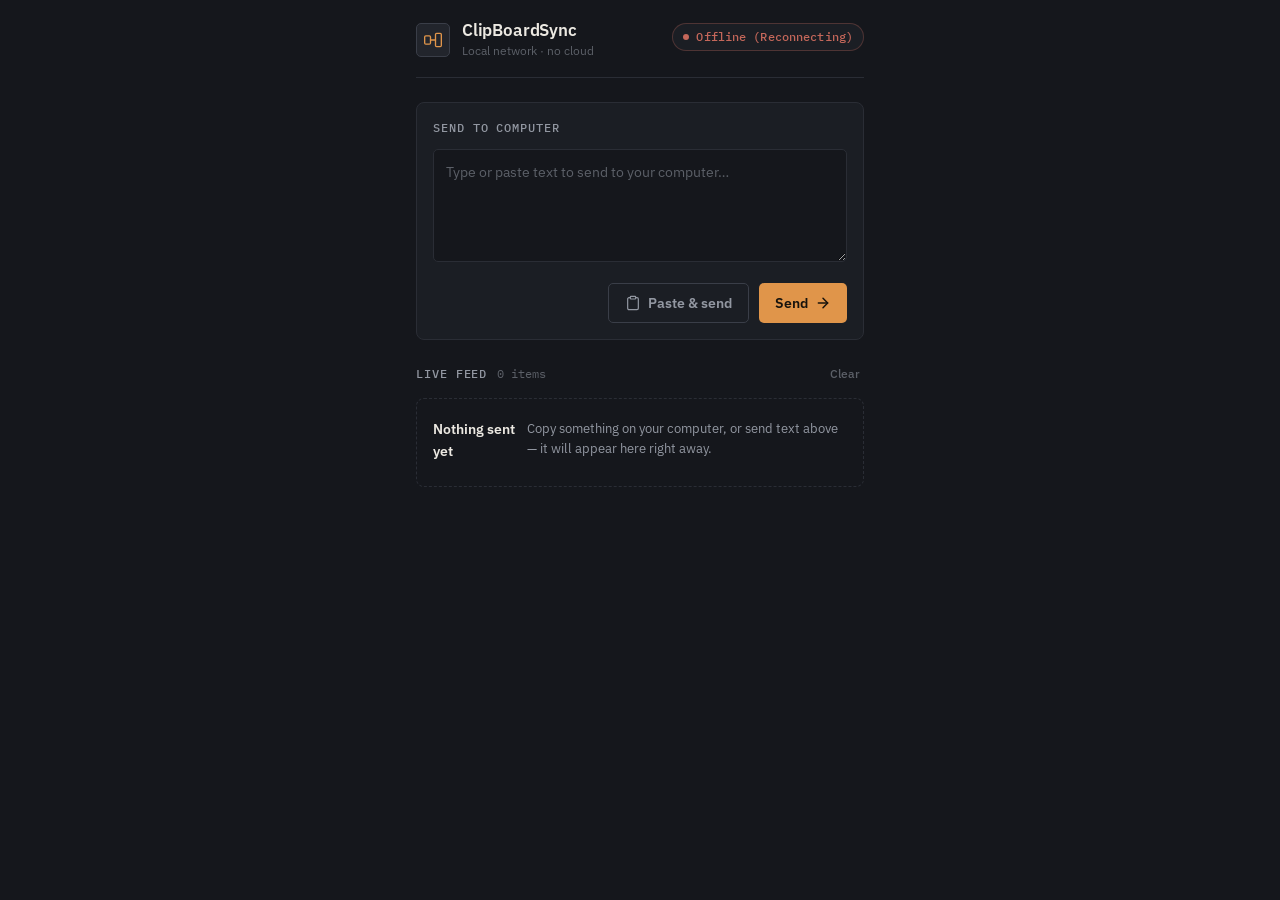
==== server/static/index.html @ fdf0c8b5 "Initial functional version" ====
<!DOCTYPE html>
<html lang="en">

<head>
    <meta charset="UTF-8">
    <meta name="viewport" content="width=device-width, initial-scale=1.0, maximum-scale=1.0, user-scalable=no">
    <title>ClipBoardSync — Local Clipboard Bridge</title>
    <meta name="description"
        content="Send text and links between your phone and computer instantly over your local Wi-Fi network. No cloud, no accounts.">

    <link rel="preconnect" href="https://fonts.googleapis.com">
    <link rel="preconnect" href="https://fonts.gstatic.com" crossorigin>
    <link
        href="https://fonts.googleapis.com/css2?family=IBM+Plex+Sans:wght@400;500;600;700&family=IBM+Plex+Mono:wght@400;500;600&display=swap"
        rel="stylesheet">

    <link rel="stylesheet" href="styles.css">
</head>

<body>
    <main class="app-container">

        <!-- Header -->
        <header id="app-header" class="header">
            <div class="logo-group">
                <div class="logo-icon" aria-hidden="true">
                    <svg viewBox="0 0 24 24" width="20" height="20" stroke="currentColor" stroke-width="1.6" fill="none"
                        stroke-linecap="round" stroke-linejoin="round">
                        <rect x="2" y="7" width="7" height="10" rx="1.4"></rect>
                        <rect x="15" y="4" width="7" height="16" rx="1.4"></rect>
                        <path d="M9 12h6"></path>
                    </svg>
                </div>
                <div class="title-wrap">
                    <h1 id="page-title">ClipBoardSync</h1>
                    <p class="subtitle">Local network &middot; no cloud</p>
                </div>
            </div>

            <div id="connection-status" class="status-indicator">
                <span id="connection-badge" class="badge connecting">
                    <span class="pulse-dot" aria-hidden="true"></span>
                    <span id="status-text">Connecting</span>
                </span>
            </div>
        </header>

        <!-- Compose / send panel -->
        <section id="send-section" class="panel" aria-labelledby="send-title">
            <div class="panel-header">
                <h2 id="send-title" class="eyebrow">Send to computer</h2>
            </div>

            <div class="input-container">
                <textarea id="send-input" placeholder="Type or paste text to send to your computer&hellip;" rows="4"
                    aria-label="Text to send to your computer"></textarea>
                <button id="clear-btn" class="icon-btn" title="Clear text" aria-label="Clear input">
                    <svg viewBox="0 0 24 24" width="15" height="15" stroke="currentColor" stroke-width="2" fill="none"
                        stroke-linecap="round">
                        <line x1="18" y1="6" x2="6" y2="18"></line>
                        <line x1="6" y1="6" x2="18" y2="18"></line>
                    </svg>
                </button>
            </div>

            <div class="button-toolbar">
                <button id="paste-and-send-btn" class="secondary-btn"
                    title="Paste from your phone's clipboard and send immediately">
                    <svg viewBox="0 0 24 24" width="16" height="16" stroke="currentColor" stroke-width="1.8" fill="none"
                        stroke-linecap="round" stroke-linejoin="round">
                        <path d="M16 4h2a2 2 0 0 1 2 2v14a2 2 0 0 1-2 2H6a2 2 0 0 1-2-2V6a2 2 0 0 1 2-2h2"></path>
                        <rect x="8" y="2" width="8" height="4" rx="1"></rect>
                    </svg>
                    Paste &amp; send
                </button>
                <button id="send-btn" class="primary-btn">
                    <span>Send</span>
                    <svg viewBox="0 0 24 24" width="16" height="16" stroke="currentColor" stroke-width="2.2" fill="none"
                        stroke-linecap="round" stroke-linejoin="round">
                        <line x1="5" y1="12" x2="19" y2="12"></line>
                        <polyline points="12 5 19 12 12 19"></polyline>
                    </svg>
                </button>
            </div>
        </section>

        <!-- Live feed -->
        <section id="feed-section" class="feed-section" aria-labelledby="feed-title">
            <div class="feed-header">
                <div class="feed-header-left">
                    <h2 id="feed-title" class="eyebrow">Live feed</h2>
                    <span id="item-counter" class="counter">0 items</span>
                </div>
                <button id="clear-feed-btn" class="text-btn" title="Clear visible items">Clear</button>
            </div>

            <!-- Empty state -->
            <div id="empty-state" class="empty-state">
                <p class="empty-title">Nothing sent yet</p>
                <p class="empty-body">Copy something on your computer, or send text above &mdash; it will appear here
                    right away.</p>
            </div>

            <div id="clipboard-list" class="feed-list">
                <!-- Populated by app.js -->
            </div>
        </section>
    </main>

    <div id="toast-container" class="toast-container" aria-live="polite"></div>

    <script src="app.js"></script>
</body>

</html>
---- server/static/styles.css ----
/*
   ClipBoardSync — interface styles
   A local utility tool, styled like an instrument panel: flat surfaces,
   one accent per device, a signal-line feed instead of a decorated log.
*/

:root {
  --bg: #15171C;
  --surface: #1B1E24;
  --surface-raised: #22252C;
  --border: #2A2D35;
  --border-strong: #3A3E48;

  --ink: #ECE9E2;
  --ink-soft: #9297A1;
  --ink-faint: #5C6068;

  --signal: #E0954A;
  /* phone → outgoing */
  --signal-ink: #17130D;
  --wire: #6C93AE;
  /* computer → incoming */
  --positive: #6FAE8C;
  --danger: #C4675A;

  --font-display: 'IBM Plex Sans', -apple-system, BlinkMacSystemFont, sans-serif;
  --font-mono: 'IBM Plex Mono', 'SFMono-Regular', monospace;

  --radius: 8px;
  --radius-sm: 5px;
}

* {
  box-sizing: border-box;
  margin: 0;
  padding: 0;
  -webkit-tap-highlight-color: transparent;
}

body {
  background: var(--bg);
  color: var(--ink);
  font-family: var(--font-display);
  line-height: 1.55;
  min-height: 100vh;
  display: flex;
  justify-content: center;
}

.app-container {
  width: 100%;
  max-width: 480px;
  padding: 20px 16px 64px;
  display: flex;
  flex-direction: column;
  gap: 24px;
}

/* Header */
.header {
  display: flex;
  align-items: flex-start;
  justify-content: space-between;
  padding-bottom: 16px;
  border-bottom: 1px solid var(--border);
}

.logo-group {
  display: flex;
  align-items: center;
  gap: 12px;
}

.logo-icon {
  width: 34px;
  height: 34px;
  border-radius: var(--radius-sm);
  background: var(--surface-raised);
  border: 1px solid var(--border-strong);
  display: flex;
  align-items: center;
  justify-content: center;
  color: var(--signal);
  flex-shrink: 0;
}

.title-wrap h1 {
  font-size: 1.05rem;
  font-weight: 600;
  letter-spacing: -0.01em;
  line-height: 1.2;
}

.subtitle {
  font-size: 0.76rem;
  color: var(--ink-faint);
  font-weight: 400;
  margin-top: 2px;
}

/* Connection badge */
.status-indicator {
  padding-top: 2px;
}

.badge {
  display: inline-flex;
  align-items: center;
  gap: 7px;
  padding: 4px 10px;
  border-radius: 20px;
  font-size: 0.72rem;
  font-weight: 500;
  font-family: var(--font-mono);
  letter-spacing: 0.01em;
  border: 1px solid var(--border);
  background: var(--surface);
  color: var(--ink-soft);
}

.pulse-dot {
  width: 6px;
  height: 6px;
  border-radius: 50%;
  background-color: currentColor;
  flex-shrink: 0;
}

.badge.connecting {
  color: var(--signal);
  border-color: rgba(224, 149, 74, 0.3);
}

.badge.connecting .pulse-dot {
  animation: pulse 1.6s ease-in-out infinite;
}

.badge.connected {
  color: var(--positive);
  border-color: rgba(111, 174, 140, 0.3);
}

.badge.disconnected {
  color: var(--danger);
  border-color: rgba(196, 103, 90, 0.3);
}

@keyframes pulse {

  0%,
  100% {
    opacity: 1;
  }

  50% {
    opacity: 0.35;
  }
}

/* Generic flat panel (compose section) */
.panel {
  background: var(--surface);
  border: 1px solid var(--border);
  border-radius: var(--radius);
  padding: 16px;
}

.panel-header {
  margin-bottom: 12px;
}

.eyebrow {
  font-family: var(--font-mono);
  font-size: 0.72rem;
  font-weight: 500;
  text-transform: uppercase;
  letter-spacing: 0.08em;
  color: var(--ink-soft);
}

.input-container {
  position: relative;
  margin-bottom: 14px;
}

textarea {
  width: 100%;
  background: var(--bg);
  border: 1px solid var(--border);
  border-radius: var(--radius-sm);
  padding: 12px 40px 12px 12px;
  color: var(--ink);
  font-family: var(--font-mono);
  font-size: 0.88rem;
  line-height: 1.55;
  resize: vertical;
  min-height: 96px;
  transition: border-color 0.15s ease;
}

textarea:focus {
  outline: none;
  border-color: var(--signal);
}

textarea::placeholder {
  color: var(--ink-faint);
  font-family: var(--font-display);
}

.icon-btn {
  position: absolute;
  top: 9px;
  right: 9px;
  background: transparent;
  border: none;
  color: var(--ink-faint);
  width: 24px;
  height: 24px;
  border-radius: var(--radius-sm);
  display: flex;
  align-items: center;
  justify-content: center;
  cursor: pointer;
  transition: color 0.15s ease, background 0.15s ease;
}

.icon-btn:hover {
  background: var(--surface-raised);
  color: var(--danger);
}

/* Buttons */
.button-toolbar {
  display: flex;
  gap: 10px;
  justify-content: flex-end;
}

button {
  font-family: var(--font-display);
  font-weight: 600;
  font-size: 0.86rem;
  border: none;
  border-radius: var(--radius-sm);
  padding: 10px 16px;
  display: inline-flex;
  align-items: center;
  justify-content: center;
  gap: 7px;
  cursor: pointer;
  transition: background 0.15s ease, border-color 0.15s ease, color 0.15s ease;
}

button:active {
  transform: scale(0.98);
}

.primary-btn {
  background: var(--signal);
  color: var(--signal-ink);
}

.primary-btn:hover {
  background: #e8a260;
}

.secondary-btn {
  background: transparent;
  color: var(--ink-soft);
  border: 1px solid var(--border-strong);
}

.secondary-btn:hover {
  background: var(--surface-raised);
  color: var(--ink);
  border-color: var(--ink-faint);
}

/* Feed section */
.feed-section {
  display: flex;
  flex-direction: column;
  gap: 14px;
}

.feed-header {
  display: flex;
  align-items: baseline;
  justify-content: space-between;
}

.feed-header-left {
  display: flex;
  align-items: baseline;
  gap: 10px;
}

.counter {
  font-family: var(--font-mono);
  font-size: 0.76rem;
  color: var(--ink-faint);
}

.text-btn {
  background: transparent;
  color: var(--ink-faint);
  font-size: 0.76rem;
  font-weight: 500;
  padding: 2px 4px;
}

.text-btn:hover {
  color: var(--ink-soft);
  text-decoration: underline;
}

/* Empty state */
.empty-state {
  text-align: left;
  padding: 20px 16px;
  border: 1px dashed var(--border);
  border-radius: var(--radius);
}

.empty-title {
  font-size: 0.88rem;
  font-weight: 600;
  color: var(--ink);
  margin-bottom: 4px;
}

.empty-body {
  font-size: 0.82rem;
  color: var(--ink-soft);
  max-width: 40ch;
}

/* Feed list — a signal line connects entries in chronological order */
.feed-list {
  position: relative;
  display: flex;
  flex-direction: column;
  gap: 16px;
  padding-left: 18px;
}

.feed-list:has(.clip-card)::before {
  content: '';
  position: absolute;
  top: 6px;
  bottom: 6px;
  left: 3px;
  width: 1px;
  background: var(--border-strong);
}

.clip-card {
  position: relative;
  padding: 12px 0 12px 14px;
}

.clip-card::before {
  content: '';
  position: absolute;
  top: 6px;
  left: -18px;
  width: 7px;
  height: 7px;
  border-radius: 50%;
  background: var(--signal);
  border: 2px solid var(--bg);
}

.clip-card:has(.device-tag.laptop)::before {
  background: var(--wire);
}

.card-header {
  display: flex;
  align-items: center;
  gap: 10px;
  margin-bottom: 8px;
  font-family: var(--font-mono);
  font-size: 0.74rem;
}

.clip-timestamp {
  color: var(--ink-faint);
}

.device-tag {
  font-weight: 500;
  color: var(--signal);
  text-transform: uppercase;
  letter-spacing: 0.04em;
}

.device-tag.laptop {
  color: var(--wire);
}

.clip-content {
  font-family: var(--font-mono);
  font-size: 0.85rem;
  line-height: 1.55;
  color: var(--ink);
  background: var(--surface);
  border: 1px solid var(--border);
  padding: 10px 12px;
  border-radius: var(--radius-sm);
  word-break: break-word;
  white-space: pre-wrap;
  max-height: 220px;
  overflow-y: auto;
  margin-bottom: 10px;
}

.clip-content::-webkit-scrollbar {
  width: 5px;
}

.clip-content::-webkit-scrollbar-thumb {
  background: var(--border-strong);
  border-radius: 3px;
}

.card-actions {
  display: flex;
  justify-content: flex-end;
}

.copy-btn {
  background: transparent;
  color: var(--ink-soft);
  border: 1px solid var(--border-strong);
  padding: 5px 12px;
  font-size: 0.78rem;
  font-weight: 500;
}

.copy-btn:hover {
  color: var(--ink);
  border-color: var(--ink-faint);
}

.copy-btn.copied {
  color: var(--positive);
  border-color: rgba(111, 174, 140, 0.4);
}

/* Toasts */
.toast-container {
  position: fixed;
  bottom: 20px;
  right: 20px;
  left: 20px;
  display: flex;
  flex-direction: column;
  align-items: flex-end;
  gap: 8px;
  z-index: 100;
  pointer-events: none;
}

.toast {
  pointer-events: auto;
  background: var(--surface-raised);
  border: 1px solid var(--border-strong);
  border-left: 3px solid var(--ink-faint);
  border-radius: var(--radius-sm);
  padding: 10px 14px;
  display: flex;
  align-items: center;
  gap: 10px;
  color: var(--ink);
  font-size: 0.82rem;
  font-weight: 500;
  max-width: 320px;
  width: 100%;
  animation: toastIn 0.18s ease forwards, toastOut 0.18s ease 3.6s forwards;
}

@keyframes toastIn {
  from {
    opacity: 0;
    transform: translateY(8px);
  }

  to {
    opacity: 1;
    transform: translateY(0);
  }
}

@keyframes toastOut {
  from {
    opacity: 1;
    transform: translateY(0);
  }

  to {
    opacity: 0;
    transform: translateY(8px);
  }
}

.toast-icon {
  width: 16px;
  height: 16px;
  border-radius: 50%;
  flex-shrink: 0;
}

.toast.success {
  border-left-color: var(--positive);
}

.toast.success .toast-icon {
  background: var(--positive);
}

.toast.info {
  border-left-color: var(--wire);
}

.toast.info .toast-icon {
  background: var(--wire);
}

/* Focus visibility */
button:focus-visible,
textarea:focus-visible,
.text-btn:focus-visible {
  outline: 2px solid var(--signal);
  outline-offset: 2px;
}

/* Responsive */
@media (max-width: 380px) {
  .app-container {
    padding: 16px 12px 56px;
  }

  .button-toolbar {
    flex-direction: column-reverse;
  }

  button {
    width: 100%;
  }

  .toast-container {
    left: 12px;
    right: 12px;
    align-items: stretch;
  }

  .toast {
    max-width: none;
  }
}

/* Respect reduced motion */
@media (prefers-reduced-motion: reduce) {

  .pulse-dot,
  .toast {
    animation: none !important;
  }
}
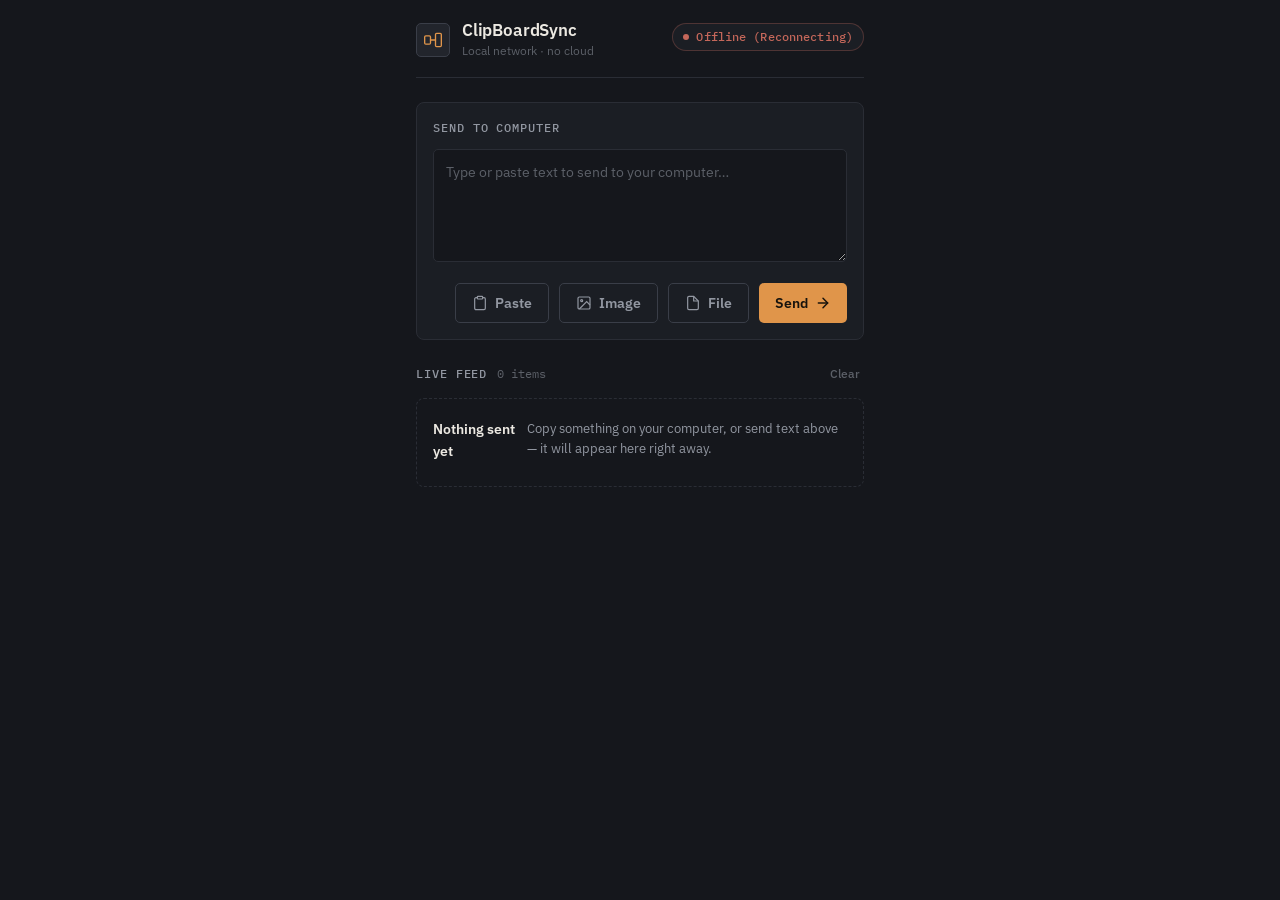
==== commit 8b23ade6: "More files functionality added" ====
--- a/server/static/index.html
+++ b/server/static/index.html
@@ -63,6 +63,10 @@
                 </button>
             </div>
 
+            <!-- Hidden file inputs -->
+            <input type="file" id="file-input" style="display: none;">
+            <input type="file" id="image-input" accept="image/*" style="display: none;">
+
             <div class="button-toolbar">
                 <button id="paste-and-send-btn" class="secondary-btn"
                     title="Paste from your phone's clipboard and send immediately">
@@ -71,8 +75,26 @@
                         <path d="M16 4h2a2 2 0 0 1 2 2v14a2 2 0 0 1-2 2H6a2 2 0 0 1-2-2V6a2 2 0 0 1 2-2h2"></path>
                         <rect x="8" y="2" width="8" height="4" rx="1"></rect>
                     </svg>
-                    Paste &amp; send
+                    Paste
                 </button>
+
+                <button id="upload-img-btn" class="secondary-btn" title="Send Image to computer">
+                    <svg viewBox="0 0 24 24" width="16" height="16" stroke="currentColor" stroke-width="1.8" fill="none">
+                        <rect x="3" y="3" width="18" height="18" rx="2" ry="2"></rect>
+                        <circle cx="8.5" cy="8.5" r="1.5"></circle>
+                        <polyline points="21 15 16 10 5 21"></polyline>
+                    </svg>
+                    Image
+                </button>
+
+                <button id="upload-file-btn" class="secondary-btn" title="Send File to computer">
+                    <svg viewBox="0 0 24 24" width="16" height="16" stroke="currentColor" stroke-width="1.8" fill="none">
+                        <path d="M13 2H6a2 2 0 0 0-2 2v16a2 2 0 0 0 2 2h12a2 2 0 0 0 2-2V9z"></path>
+                        <polyline points="13 2 13 9 20 9"></polyline>
+                    </svg>
+                    File
+                </button>
+
                 <button id="send-btn" class="primary-btn">
                     <span>Send</span>
                     <svg viewBox="0 0 24 24" width="16" height="16" stroke="currentColor" stroke-width="2.2" fill="none"
--- a/server/static/styles.css
+++ b/server/static/styles.css
@@ -568,4 +568,65 @@
   .toast {
     animation: none !important;
   }
+}
+
+/* Image & File Sync Cards */
+.card-media-wrap {
+  width: 100%;
+  margin-bottom: 12px;
+  overflow: hidden;
+  border-radius: var(--radius-sm);
+  background: var(--surface-low);
+  display: flex;
+  justify-content: center;
+  align-items: center;
+}
+
+.card-image-preview {
+  max-width: 100%;
+  max-height: 280px;
+  object-fit: contain;
+  border-radius: var(--radius-sm);
+  display: block;
+}
+
+.file-card-box {
+  display: flex;
+  align-items: center;
+  gap: 12px;
+  padding: 12px 14px;
+  background: var(--surface-raised);
+  border: 1px solid var(--border-soft);
+  border-radius: var(--radius-sm);
+  margin-bottom: 12px;
+}
+
+.file-icon-badge {
+  font-size: 1.6rem;
+  line-height: 1;
+}
+
+.file-details {
+  display: flex;
+  flex-direction: column;
+  gap: 2px;
+  overflow: hidden;
+}
+
+.file-name-title {
+  font-weight: 600;
+  font-size: 0.95rem;
+  color: var(--ink);
+  white-space: nowrap;
+  overflow: hidden;
+  text-overflow: ellipsis;
+}
+
+.file-size-subtitle {
+  font-size: 0.8rem;
+  color: var(--ink-faint);
+}
+
+.link-btn {
+  text-decoration: none;
 }
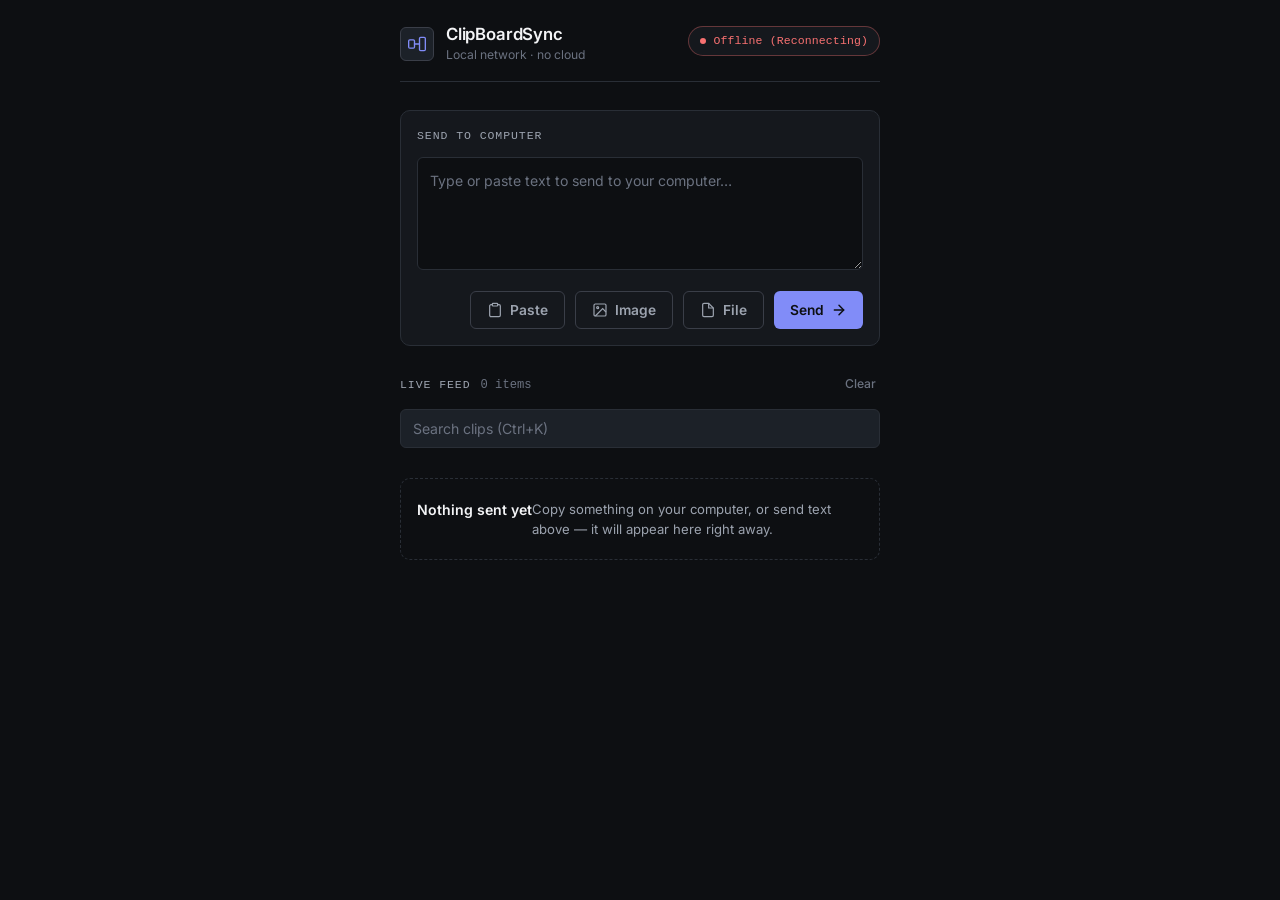
==== commit ab87d1d9: "UI changes made" ====
--- a/server/static/index.html
+++ b/server/static/index.html
@@ -3,16 +3,14 @@
 
 <head>
     <meta charset="UTF-8">
-    <meta name="viewport" content="width=device-width, initial-scale=1.0, maximum-scale=1.0, user-scalable=no">
+    <meta name="viewport" content="width=device-width, initial-scale=1.0">
     <title>ClipBoardSync — Local Clipboard Bridge</title>
     <meta name="description"
         content="Send text and links between your phone and computer instantly over your local Wi-Fi network. No cloud, no accounts.">
 
     <link rel="preconnect" href="https://fonts.googleapis.com">
     <link rel="preconnect" href="https://fonts.gstatic.com" crossorigin>
-    <link
-        href="https://fonts.googleapis.com/css2?family=IBM+Plex+Sans:wght@400;500;600;700&family=IBM+Plex+Mono:wght@400;500;600&display=swap"
-        rel="stylesheet">
+    <link href="https://fonts.googleapis.com/css2?family=Inter:wght@400;500;600;700&display=swap" rel="stylesheet">
 
     <link rel="stylesheet" href="styles.css">
 </head>
@@ -116,6 +114,9 @@
                 <button id="clear-feed-btn" class="text-btn" title="Clear visible items">Clear</button>
             </div>
 
+            <input id="feed-search" class="feed-search" type="search" placeholder="Search clips (Ctrl+K)"
+                aria-label="Search clipboard history" autocomplete="off">
+
             <!-- Empty state -->
             <div id="empty-state" class="empty-state">
                 <p class="empty-title">Nothing sent yet</p>
@@ -134,4 +135,4 @@
     <script src="app.js"></script>
 </body>
 
-</html>+</html>
--- a/server/static/styles.css
+++ b/server/static/styles.css
@@ -1,33 +1,33 @@
 /*
    ClipBoardSync — interface styles
-   A local utility tool, styled like an instrument panel: flat surfaces,
-   one accent per device, a signal-line feed instead of a decorated log.
+   Follows DESIGN.md: a neutral dark surface, one indigo accent,
+   restrained radius, clean list-based history, vector icons, no emoji.
 */
 
 :root {
-  --bg: #15171C;
-  --surface: #1B1E24;
-  --surface-raised: #22252C;
-  --border: #2A2D35;
+  --bg: #0D0F12;
+  --surface: #15181D;
+  --surface-raised: #1C2128;
+  --border: #292E36;
   --border-strong: #3A3E48;
 
-  --ink: #ECE9E2;
-  --ink-soft: #9297A1;
-  --ink-faint: #5C6068;
-
-  --signal: #E0954A;
-  /* phone → outgoing */
-  --signal-ink: #17130D;
-  --wire: #6C93AE;
-  /* computer → incoming */
-  --positive: #6FAE8C;
-  --danger: #C4675A;
-
-  --font-display: 'IBM Plex Sans', -apple-system, BlinkMacSystemFont, sans-serif;
-  --font-mono: 'IBM Plex Mono', 'SFMono-Regular', monospace;
-
-  --radius: 8px;
-  --radius-sm: 5px;
+  --ink: #F3F4F6;
+  --ink-soft: #9CA3AF;
+  --ink-faint: #6B7280;
+
+  --primary: #818CF8;
+  --primary-strong: #6366F1;
+  --on-accent: #0D0F12;
+
+  --positive: #34D399;
+  --warning: #FBBF24;
+  --danger: #F87171;
+
+  --font-display: 'Inter', -apple-system, BlinkMacSystemFont, 'Segoe UI', sans-serif;
+  --font-mono: 'SFMono-Regular', 'Consolas', 'Liberation Mono', monospace;
+
+  --radius: 10px;
+  --radius-sm: 6px;
 }
 
 * {
@@ -49,11 +49,11 @@
 
 .app-container {
   width: 100%;
-  max-width: 480px;
-  padding: 20px 16px 64px;
+  max-width: 520px;
+  padding: 24px 20px 80px;
   display: flex;
   flex-direction: column;
-  gap: 24px;
+  gap: 28px;
 }
 
 /* Header */
@@ -80,7 +80,7 @@
   display: flex;
   align-items: center;
   justify-content: center;
-  color: var(--signal);
+  color: var(--primary);
   flex-shrink: 0;
 }
 
@@ -107,7 +107,7 @@
   display: inline-flex;
   align-items: center;
   gap: 7px;
-  padding: 4px 10px;
+  padding: 5px 11px;
   border-radius: 20px;
   font-size: 0.72rem;
   font-weight: 500;
@@ -127,8 +127,8 @@
 }
 
 .badge.connecting {
-  color: var(--signal);
-  border-color: rgba(224, 149, 74, 0.3);
+  color: var(--warning);
+  border-color: rgba(251, 191, 36, 0.35);
 }
 
 .badge.connecting .pulse-dot {
@@ -137,12 +137,12 @@
 
 .badge.connected {
   color: var(--positive);
-  border-color: rgba(111, 174, 140, 0.3);
+  border-color: rgba(52, 211, 153, 0.35);
 }
 
 .badge.disconnected {
   color: var(--danger);
-  border-color: rgba(196, 103, 90, 0.3);
+  border-color: rgba(248, 113, 113, 0.35);
 }
 
 @keyframes pulse {
@@ -157,7 +157,7 @@
   }
 }
 
-/* Generic flat panel (compose section) */
+/* Generic flat panel */
 .panel {
   background: var(--surface);
   border: 1px solid var(--border);
@@ -200,7 +200,7 @@
 
 textarea:focus {
   outline: none;
-  border-color: var(--signal);
+  border-color: var(--primary);
 }
 
 textarea::placeholder {
@@ -253,16 +253,16 @@
 }
 
 button:active {
-  transform: scale(0.98);
+  opacity: 0.85;
 }
 
 .primary-btn {
-  background: var(--signal);
-  color: var(--signal-ink);
+  background: var(--primary);
+  color: var(--on-accent);
 }
 
 .primary-btn:hover {
-  background: #e8a260;
+  background: var(--primary-strong);
 }
 
 .secondary-btn {
@@ -275,6 +275,29 @@
   background: var(--surface-raised);
   color: var(--ink);
   border-color: var(--ink-faint);
+}
+
+/* Search */
+.feed-search {
+  width: 100%;
+  margin-bottom: 16px;
+  background: var(--surface-raised);
+  border: 1px solid var(--border);
+  border-radius: var(--radius-sm);
+  color: var(--ink);
+  font-family: var(--font-display);
+  font-size: 0.88rem;
+  padding: 10px 12px;
+  transition: border-color 0.15s ease;
+}
+
+.feed-search::placeholder {
+  color: var(--ink-faint);
+}
+
+.feed-search:focus {
+  outline: none;
+  border-color: var(--primary);
 }
 
 /* Feed section */
@@ -336,68 +359,51 @@
   max-width: 40ch;
 }
 
-/* Feed list — a signal line connects entries in chronological order */
+/* Feed list — clean, separated rows */
 .feed-list {
-  position: relative;
   display: flex;
   flex-direction: column;
-  gap: 16px;
-  padding-left: 18px;
-}
-
-.feed-list:has(.clip-card)::before {
-  content: '';
-  position: absolute;
-  top: 6px;
-  bottom: 6px;
-  left: 3px;
-  width: 1px;
-  background: var(--border-strong);
+  gap: 10px;
 }
 
 .clip-card {
-  position: relative;
-  padding: 12px 0 12px 14px;
-}
-
-.clip-card::before {
-  content: '';
-  position: absolute;
-  top: 6px;
-  left: -18px;
-  width: 7px;
-  height: 7px;
-  border-radius: 50%;
-  background: var(--signal);
-  border: 2px solid var(--bg);
-}
-
-.clip-card:has(.device-tag.laptop)::before {
-  background: var(--wire);
+  background: var(--surface);
+  border: 1px solid var(--border);
+  border-radius: var(--radius);
+  padding: 12px 14px;
 }
 
 .card-header {
   display: flex;
   align-items: center;
+  justify-content: space-between;
   gap: 10px;
-  margin-bottom: 8px;
+  margin-bottom: 10px;
   font-family: var(--font-mono);
   font-size: 0.74rem;
 }
 
 .clip-timestamp {
   color: var(--ink-faint);
+  flex-shrink: 0;
 }
 
 .device-tag {
+  display: inline-flex;
+  align-items: center;
+  gap: 6px;
   font-weight: 500;
-  color: var(--signal);
+  color: var(--ink-soft);
   text-transform: uppercase;
   letter-spacing: 0.04em;
 }
 
-.device-tag.laptop {
-  color: var(--wire);
+.device-tag svg {
+  color: var(--primary);
+}
+
+.device-tag.laptop svg {
+  color: var(--positive);
 }
 
 .clip-content {
@@ -405,7 +411,7 @@
   font-size: 0.85rem;
   line-height: 1.55;
   color: var(--ink);
-  background: var(--surface);
+  background: var(--bg);
   border: 1px solid var(--border);
   padding: 10px 12px;
   border-radius: var(--radius-sm);
@@ -434,7 +440,7 @@
   background: transparent;
   color: var(--ink-soft);
   border: 1px solid var(--border-strong);
-  padding: 5px 12px;
+  padding: 6px 12px;
   font-size: 0.78rem;
   font-weight: 500;
 }
@@ -446,7 +452,7 @@
 
 .copy-btn.copied {
   color: var(--positive);
-  border-color: rgba(111, 174, 140, 0.4);
+  border-color: rgba(52, 211, 153, 0.4);
 }
 
 /* Toasts */
@@ -521,25 +527,26 @@
 }
 
 .toast.info {
-  border-left-color: var(--wire);
+  border-left-color: var(--primary);
 }
 
 .toast.info .toast-icon {
-  background: var(--wire);
+  background: var(--primary);
 }
 
 /* Focus visibility */
 button:focus-visible,
 textarea:focus-visible,
+.feed-search:focus-visible,
 .text-btn:focus-visible {
-  outline: 2px solid var(--signal);
+  outline: 2px solid var(--primary);
   outline-offset: 2px;
 }
 
 /* Responsive */
 @media (max-width: 380px) {
   .app-container {
-    padding: 16px 12px 56px;
+    padding: 18px 14px 72px;
   }
 
   .button-toolbar {
@@ -576,7 +583,7 @@
   margin-bottom: 12px;
   overflow: hidden;
   border-radius: var(--radius-sm);
-  background: var(--surface-low);
+  background: var(--bg);
   display: flex;
   justify-content: center;
   align-items: center;
@@ -595,15 +602,17 @@
   align-items: center;
   gap: 12px;
   padding: 12px 14px;
-  background: var(--surface-raised);
-  border: 1px solid var(--border-soft);
+  background: var(--bg);
+  border: 1px solid var(--border);
   border-radius: var(--radius-sm);
   margin-bottom: 12px;
 }
 
 .file-icon-badge {
-  font-size: 1.6rem;
-  line-height: 1;
+  color: var(--primary);
+  display: flex;
+  align-items: center;
+  flex-shrink: 0;
 }
 
 .file-details {
@@ -629,4 +638,4 @@
 
 .link-btn {
   text-decoration: none;
-}+}
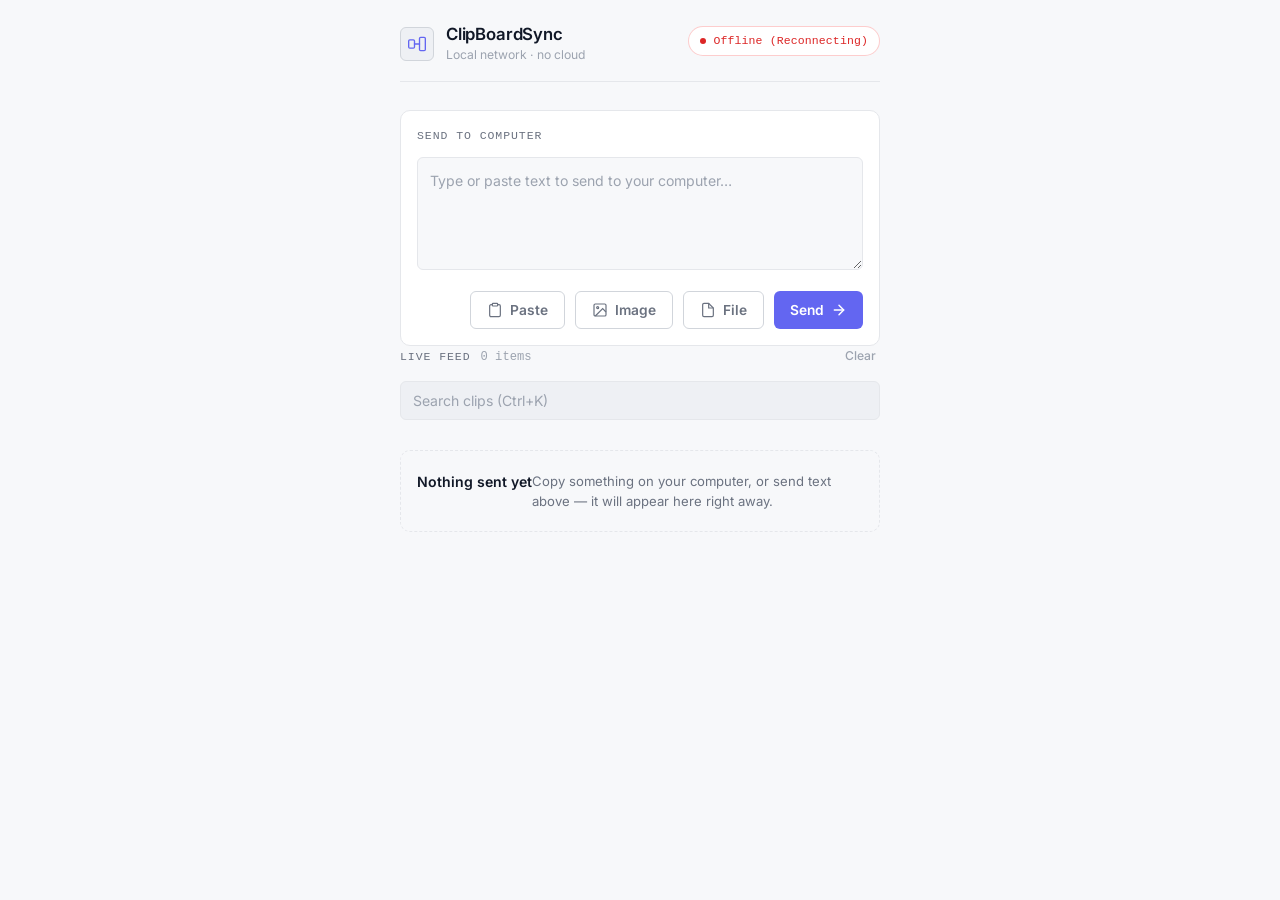
==== commit db48a942: "PIN added and light/dark theme introduced" ====
--- a/server/static/index.html
+++ b/server/static/index.html
@@ -13,6 +13,19 @@
     <link href="https://fonts.googleapis.com/css2?family=Inter:wght@400;500;600;700&display=swap" rel="stylesheet">
 
     <link rel="stylesheet" href="styles.css">
+    <script>
+        (function () {
+            try {
+                var t = localStorage.getItem("clipboardsync_theme");
+                if (t !== "dark" && t !== "light") {
+                    t = (window.matchMedia && window.matchMedia("(prefers-color-scheme: light)").matches) ? "light" : "dark";
+                }
+                document.documentElement.setAttribute("data-theme", t);
+            } catch (e) {
+                document.documentElement.setAttribute("data-theme", "dark");
+            }
+        })();
+    </script>
 </head>
 
 <body>
@@ -35,15 +48,51 @@
                 </div>
             </div>
 
-            <div id="connection-status" class="status-indicator">
-                <span id="connection-badge" class="badge connecting">
-                    <span class="pulse-dot" aria-hidden="true"></span>
-                    <span id="status-text">Connecting</span>
-                </span>
+            <div class="header-controls">
+                <div id="connection-status" class="status-indicator">
+                    <span id="connection-badge" class="badge connecting">
+                        <span class="pulse-dot" aria-hidden="true"></span>
+                        <span id="status-text">Connecting</span>
+                    </span>
+                </div>
+                <button id="theme-toggle" class="icon-btn theme-toggle" title="Toggle theme" aria-label="Toggle light/dark theme">
+                    <svg id="theme-toggle-icon" viewBox="0 0 24 24" width="18" height="18" stroke="currentColor"
+                        stroke-width="1.8" fill="none" stroke-linecap="round" stroke-linejoin="round">
+                        <circle cx="12" cy="12" r="4"></circle>
+                        <path d="M12 2v2M12 20v2M4.93 4.93l1.41 1.41M17.66 17.66l1.41 1.41M2 12h2M20 12h2M6.34 17.66l-1.41 1.41M19.07 4.93l-1.41 1.41"></path>
+                    </svg>
+                </button>
             </div>
         </header>
 
-        <!-- Compose / send panel -->
+        <!-- Pairing PIN screen (new devices only) -->
+        <section id="auth-screen" class="auth-screen" hidden>
+            <div class="panel auth-card">
+                <div class="auth-icon" aria-hidden="true">
+                    <svg viewBox="0 0 24 24" width="28" height="28" stroke="currentColor" stroke-width="1.6" fill="none"
+                        stroke-linecap="round" stroke-linejoin="round">
+                        <rect x="3" y="11" width="18" height="11" rx="2"></rect>
+                        <path d="M7 11V7a5 5 0 0 1 10 0v4"></path>
+                    </svg>
+                </div>
+                <h2 class="auth-title">Pair this device</h2>
+                <p class="auth-body">Enter the 6-digit PIN shown in the ClipBoardSync app on your computer. This is only
+                    needed once &mdash; this device will be remembered next time.</p>
+                <input id="pin-input" class="pin-input" type="text" inputmode="numeric" pattern="[0-9]*" maxlength="6"
+                    autocomplete="one-time-code" placeholder="&middot;&middot;&middot;&middot;&middot;&middot;"
+                    aria-label="Pairing PIN">
+                <button id="pin-submit" class="primary-btn pin-submit">
+                    <span>Verify PIN</span>
+                    <svg viewBox="0 0 24 24" width="16" height="16" stroke="currentColor" stroke-width="2.2" fill="none"
+                        stroke-linecap="round" stroke-linejoin="round">
+                        <polyline points="20 6 9 17 4 12"></polyline>
+                    </svg>
+                </button>
+                <p id="pin-error" class="auth-error" hidden></p>
+            </div>
+        </section>
+
+        <div id="app-body">
         <section id="send-section" class="panel" aria-labelledby="send-title">
             <div class="panel-header">
                 <h2 id="send-title" class="eyebrow">Send to computer</h2>
@@ -128,6 +177,7 @@
                 <!-- Populated by app.js -->
             </div>
         </section>
+        </div>
     </main>
 
     <div id="toast-container" class="toast-container" aria-live="polite"></div>
--- a/server/static/styles.css
+++ b/server/static/styles.css
@@ -23,11 +23,36 @@
   --warning: #FBBF24;
   --danger: #F87171;
 
+  color-scheme: dark;
+
   --font-display: 'Inter', -apple-system, BlinkMacSystemFont, 'Segoe UI', sans-serif;
   --font-mono: 'SFMono-Regular', 'Consolas', 'Liberation Mono', monospace;
 
   --radius: 10px;
   --radius-sm: 6px;
+}
+
+/* Light theme (DESIGN.md palette) */
+[data-theme="light"] {
+  --bg: #F7F8FA;
+  --surface: #FFFFFF;
+  --surface-raised: #EEF0F4;
+  --border: #E5E7EB;
+  --border-strong: #D1D5DB;
+
+  --ink: #111827;
+  --ink-soft: #6B7280;
+  --ink-faint: #9CA3AF;
+
+  --primary: #6366F1;
+  --primary-strong: #4F46E5;
+  --on-accent: #FFFFFF;
+
+  --positive: #059669;
+  --warning: #B45309;
+  --danger: #DC2626;
+
+  color-scheme: light;
 }
 
 * {
@@ -37,6 +62,10 @@
   -webkit-tap-highlight-color: transparent;
 }
 
+[hidden] {
+  display: none !important;
+}
+
 body {
   background: var(--bg);
   color: var(--ink);
@@ -101,6 +130,106 @@
 /* Connection badge */
 .status-indicator {
   padding-top: 2px;
+}
+
+.header-controls {
+  display: flex;
+  align-items: center;
+  gap: 10px;
+}
+
+.theme-toggle {
+  position: static;
+  top: auto;
+  right: auto;
+  width: 30px;
+  height: 30px;
+  border: 1px solid var(--border);
+  background: var(--surface);
+  color: var(--ink-soft);
+}
+
+.theme-toggle:hover {
+  color: var(--ink);
+  border-color: var(--border-strong);
+}
+
+/* Pairing PIN screen */
+.auth-screen {
+  display: flex;
+  justify-content: center;
+}
+
+.auth-card {
+  width: 100%;
+  padding: 28px 22px;
+  display: flex;
+  flex-direction: column;
+  align-items: center;
+  gap: 10px;
+  text-align: center;
+}
+
+.auth-icon {
+  width: 56px;
+  height: 56px;
+  border-radius: 50%;
+  background: var(--surface-raised);
+  border: 1px solid var(--border-strong);
+  display: flex;
+  align-items: center;
+  justify-content: center;
+  color: var(--primary);
+  margin-bottom: 4px;
+}
+
+.auth-title {
+  font-size: 1.15rem;
+  font-weight: 600;
+  letter-spacing: -0.01em;
+}
+
+.auth-body {
+  font-size: 0.85rem;
+  color: var(--ink-soft);
+  max-width: 34ch;
+}
+
+.pin-input {
+  width: 100%;
+  max-width: 220px;
+  margin-top: 10px;
+  text-align: center;
+  font-family: var(--font-mono);
+  font-size: 1.6rem;
+  letter-spacing: 0.5em;
+  padding: 14px 10px 14px 20px;
+  background: var(--bg);
+  border: 1px solid var(--border);
+  border-radius: var(--radius-sm);
+  color: var(--ink);
+  caret-color: var(--primary);
+}
+
+.pin-input::placeholder {
+  color: var(--ink-faint);
+}
+
+.pin-input:focus {
+  outline: none;
+  border-color: var(--primary);
+}
+
+.pin-submit {
+  margin-top: 14px;
+  min-width: 180px;
+}
+
+.auth-error {
+  margin-top: 6px;
+  font-size: 0.8rem;
+  color: var(--danger);
+  font-weight: 500;
 }
 
 .badge {
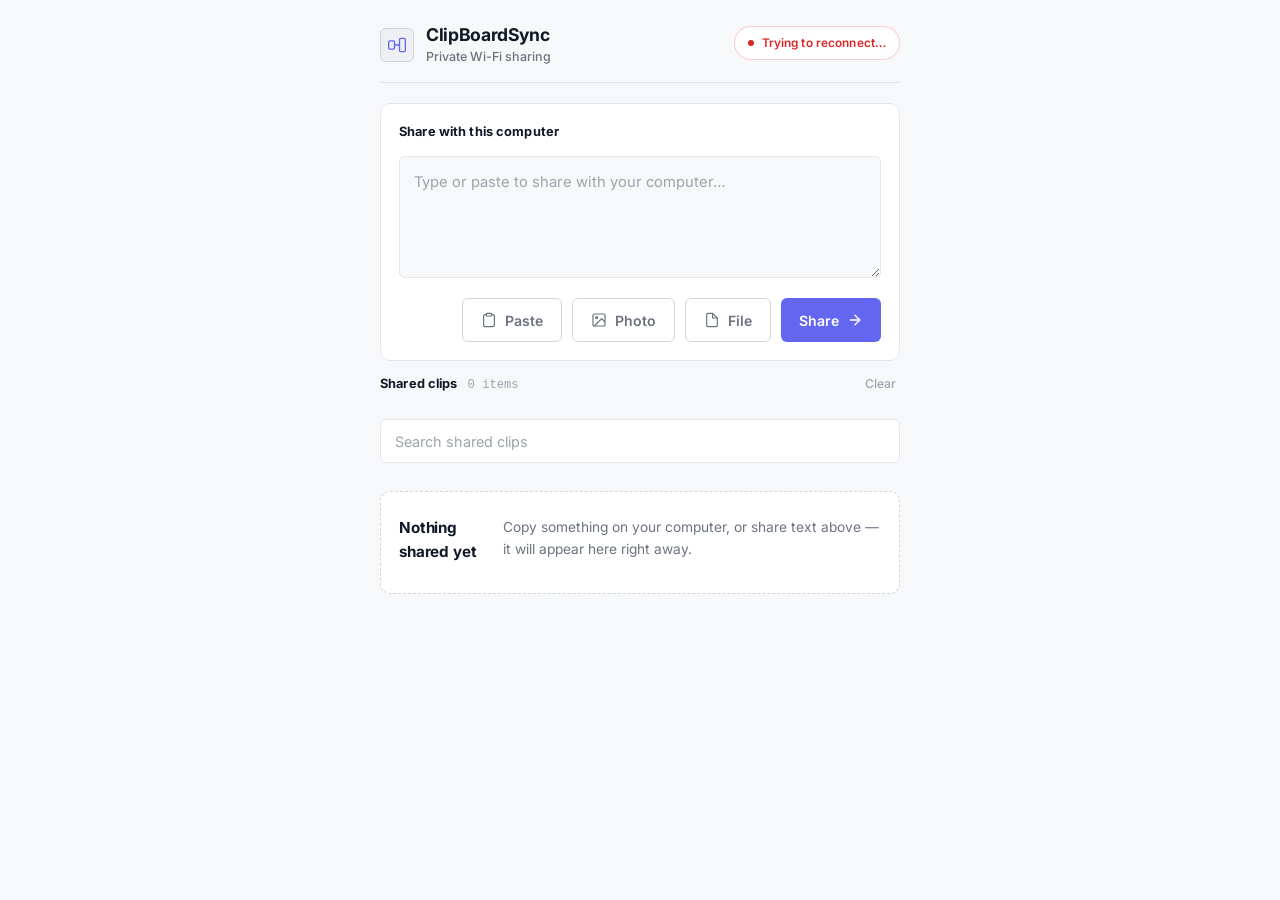
==== commit 94a1ac84: "ui fixes" ====
--- a/server/static/index.html
+++ b/server/static/index.html
@@ -4,9 +4,9 @@
 <head>
     <meta charset="UTF-8">
     <meta name="viewport" content="width=device-width, initial-scale=1.0">
-    <title>ClipBoardSync — Local Clipboard Bridge</title>
+    <title>ClipBoardSync — Share clipboard over Wi-Fi</title>
     <meta name="description"
-        content="Send text and links between your phone and computer instantly over your local Wi-Fi network. No cloud, no accounts.">
+        content="Share text, photos, and files between your phone and computer over your Wi-Fi. No cloud, no accounts.">
 
     <link rel="preconnect" href="https://fonts.googleapis.com">
     <link rel="preconnect" href="https://fonts.gstatic.com" crossorigin>
@@ -44,7 +44,7 @@
                 </div>
                 <div class="title-wrap">
                     <h1 id="page-title">ClipBoardSync</h1>
-                    <p class="subtitle">Local network &middot; no cloud</p>
+                    <p class="subtitle">Private Wi-Fi sharing</p>
                 </div>
             </div>
 
@@ -65,7 +65,7 @@
             </div>
         </header>
 
-        <!-- Pairing PIN screen (new devices only) -->
+        <!-- Pairing code screen (new phones only) -->
         <section id="auth-screen" class="auth-screen" hidden>
             <div class="panel auth-card">
                 <div class="auth-icon" aria-hidden="true">
@@ -75,14 +75,14 @@
                         <path d="M7 11V7a5 5 0 0 1 10 0v4"></path>
                     </svg>
                 </div>
-                <h2 class="auth-title">Pair this device</h2>
-                <p class="auth-body">Enter the 6-digit PIN shown in the ClipBoardSync app on your computer. This is only
-                    needed once &mdash; this device will be remembered next time.</p>
+                <h2 class="auth-title">Connect this phone</h2>
+                <p class="auth-body">Enter the 6-digit code shown in the ClipBoardSync app on your computer. You only
+                    need to do this once &mdash; this phone will stay connected.</p>
                 <input id="pin-input" class="pin-input" type="text" inputmode="numeric" pattern="[0-9]*" maxlength="6"
                     autocomplete="one-time-code" placeholder="&middot;&middot;&middot;&middot;&middot;&middot;"
-                    aria-label="Pairing PIN">
+                    aria-label="Pairing code">
                 <button id="pin-submit" class="primary-btn pin-submit">
-                    <span>Verify PIN</span>
+                    <span>Connect</span>
                     <svg viewBox="0 0 24 24" width="16" height="16" stroke="currentColor" stroke-width="2.2" fill="none"
                         stroke-linecap="round" stroke-linejoin="round">
                         <polyline points="20 6 9 17 4 12"></polyline>
@@ -95,12 +95,12 @@
         <div id="app-body">
         <section id="send-section" class="panel" aria-labelledby="send-title">
             <div class="panel-header">
-                <h2 id="send-title" class="eyebrow">Send to computer</h2>
+                <h2 id="send-title" class="eyebrow">Share with this computer</h2>
             </div>
 
             <div class="input-container">
-                <textarea id="send-input" placeholder="Type or paste text to send to your computer&hellip;" rows="4"
-                    aria-label="Text to send to your computer"></textarea>
+                <textarea id="send-input" placeholder="Type or paste to share with your computer&hellip;" rows="4"
+                    aria-label="Text to share with your computer"></textarea>
                 <button id="clear-btn" class="icon-btn" title="Clear text" aria-label="Clear input">
                     <svg viewBox="0 0 24 24" width="15" height="15" stroke="currentColor" stroke-width="2" fill="none"
                         stroke-linecap="round">
@@ -125,16 +125,16 @@
                     Paste
                 </button>
 
-                <button id="upload-img-btn" class="secondary-btn" title="Send Image to computer">
+                <button id="upload-img-btn" class="secondary-btn" title="Share a photo with your computer">
                     <svg viewBox="0 0 24 24" width="16" height="16" stroke="currentColor" stroke-width="1.8" fill="none">
                         <rect x="3" y="3" width="18" height="18" rx="2" ry="2"></rect>
                         <circle cx="8.5" cy="8.5" r="1.5"></circle>
                         <polyline points="21 15 16 10 5 21"></polyline>
                     </svg>
-                    Image
+                    Photo
                 </button>
 
-                <button id="upload-file-btn" class="secondary-btn" title="Send File to computer">
+                <button id="upload-file-btn" class="secondary-btn" title="Share a file with your computer">
                     <svg viewBox="0 0 24 24" width="16" height="16" stroke="currentColor" stroke-width="1.8" fill="none">
                         <path d="M13 2H6a2 2 0 0 0-2 2v16a2 2 0 0 0 2 2h12a2 2 0 0 0 2-2V9z"></path>
                         <polyline points="13 2 13 9 20 9"></polyline>
@@ -143,7 +143,7 @@
                 </button>
 
                 <button id="send-btn" class="primary-btn">
-                    <span>Send</span>
+                    <span>Share</span>
                     <svg viewBox="0 0 24 24" width="16" height="16" stroke="currentColor" stroke-width="2.2" fill="none"
                         stroke-linecap="round" stroke-linejoin="round">
                         <line x1="5" y1="12" x2="19" y2="12"></line>
@@ -153,23 +153,23 @@
             </div>
         </section>
 
-        <!-- Live feed -->
+        <!-- Shared clips -->
         <section id="feed-section" class="feed-section" aria-labelledby="feed-title">
             <div class="feed-header">
                 <div class="feed-header-left">
-                    <h2 id="feed-title" class="eyebrow">Live feed</h2>
+                    <h2 id="feed-title" class="eyebrow">Shared clips</h2>
                     <span id="item-counter" class="counter">0 items</span>
                 </div>
-                <button id="clear-feed-btn" class="text-btn" title="Clear visible items">Clear</button>
+                <button id="clear-feed-btn" class="text-btn" title="Clear items shown here">Clear</button>
             </div>
 
-            <input id="feed-search" class="feed-search" type="search" placeholder="Search clips (Ctrl+K)"
-                aria-label="Search clipboard history" autocomplete="off">
+            <input id="feed-search" class="feed-search" type="search" placeholder="Search shared clips"
+                aria-label="Search shared clips" autocomplete="off">
 
             <!-- Empty state -->
             <div id="empty-state" class="empty-state">
-                <p class="empty-title">Nothing sent yet</p>
-                <p class="empty-body">Copy something on your computer, or send text above &mdash; it will appear here
+                <p class="empty-title">Nothing shared yet</p>
+                <p class="empty-body">Copy something on your computer, or share text above &mdash; it will appear here
                     right away.</p>
             </div>
 
--- a/server/static/styles.css
+++ b/server/static/styles.css
@@ -1,7 +1,7 @@
 /*
    ClipBoardSync — interface styles
-   Follows DESIGN.md: a neutral dark surface, one indigo accent,
-   restrained radius, clean list-based history, vector icons, no emoji.
+   Follows DESIGN.md: neutral surface, one indigo accent, restrained
+   radius, clean list of shared clips, vector icons, plain language.
 */
 
 :root {
@@ -78,11 +78,11 @@
 
 .app-container {
   width: 100%;
-  max-width: 520px;
+  max-width: 560px;
   padding: 24px 20px 80px;
   display: flex;
   flex-direction: column;
-  gap: 28px;
+  gap: 20px;
 }
 
 /* Header */
@@ -114,16 +114,16 @@
 }
 
 .title-wrap h1 {
-  font-size: 1.05rem;
-  font-weight: 600;
-  letter-spacing: -0.01em;
+  font-size: 1.1rem;
+  font-weight: 700;
+  letter-spacing: -0.02em;
   line-height: 1.2;
 }
 
 .subtitle {
-  font-size: 0.76rem;
-  color: var(--ink-faint);
-  font-weight: 400;
+  font-size: 0.78rem;
+  color: var(--ink-soft);
+  font-weight: 500;
   margin-top: 2px;
 }
 
@@ -142,8 +142,8 @@
   position: static;
   top: auto;
   right: auto;
-  width: 30px;
-  height: 30px;
+  width: 36px;
+  height: 36px;
   border: 1px solid var(--border);
   background: var(--surface);
   color: var(--ink-soft);
@@ -154,7 +154,7 @@
   border-color: var(--border-strong);
 }
 
-/* Pairing PIN screen */
+/* Pairing code screen */
 .auth-screen {
   display: flex;
   justify-content: center;
@@ -235,16 +235,17 @@
 .badge {
   display: inline-flex;
   align-items: center;
-  gap: 7px;
-  padding: 5px 11px;
+  gap: 8px;
+  padding: 7px 13px;
   border-radius: 20px;
-  font-size: 0.72rem;
-  font-weight: 500;
-  font-family: var(--font-mono);
+  font-size: 0.74rem;
+  font-weight: 600;
+  font-family: var(--font-display);
   letter-spacing: 0.01em;
   border: 1px solid var(--border);
   background: var(--surface);
   color: var(--ink-soft);
+  white-space: nowrap;
 }
 
 .pulse-dot {
@@ -291,20 +292,19 @@
   background: var(--surface);
   border: 1px solid var(--border);
   border-radius: var(--radius);
-  padding: 16px;
+  padding: 18px;
 }
 
 .panel-header {
-  margin-bottom: 12px;
+  margin-bottom: 14px;
 }
 
 .eyebrow {
-  font-family: var(--font-mono);
-  font-size: 0.72rem;
-  font-weight: 500;
-  text-transform: uppercase;
-  letter-spacing: 0.08em;
-  color: var(--ink-soft);
+  font-family: var(--font-display);
+  font-size: 0.8rem;
+  font-weight: 700;
+  letter-spacing: 0.01em;
+  color: var(--ink);
 }
 
 .input-container {
@@ -317,13 +317,13 @@
   background: var(--bg);
   border: 1px solid var(--border);
   border-radius: var(--radius-sm);
-  padding: 12px 40px 12px 12px;
-  color: var(--ink);
-  font-family: var(--font-mono);
-  font-size: 0.88rem;
+  padding: 14px 44px 14px 14px;
+  color: var(--ink);
+  font-family: var(--font-display);
+  font-size: 0.92rem;
   line-height: 1.55;
   resize: vertical;
-  min-height: 96px;
+  min-height: 104px;
   transition: border-color 0.15s ease;
 }
 
@@ -359,24 +359,26 @@
   color: var(--danger);
 }
 
-/* Buttons */
+/* Buttons — 44px touch targets, one primary action */
 .button-toolbar {
   display: flex;
   gap: 10px;
   justify-content: flex-end;
+  flex-wrap: wrap;
 }
 
 button {
   font-family: var(--font-display);
   font-weight: 600;
-  font-size: 0.86rem;
+  font-size: 0.88rem;
   border: none;
   border-radius: var(--radius-sm);
-  padding: 10px 16px;
+  padding: 12px 18px;
+  min-height: 44px;
   display: inline-flex;
   align-items: center;
   justify-content: center;
-  gap: 7px;
+  gap: 8px;
   cursor: pointer;
   transition: background 0.15s ease, border-color 0.15s ease, color 0.15s ease;
 }
@@ -409,14 +411,15 @@
 /* Search */
 .feed-search {
   width: 100%;
-  margin-bottom: 16px;
-  background: var(--surface-raised);
-  border: 1px solid var(--border);
-  border-radius: var(--radius-sm);
-  color: var(--ink);
-  font-family: var(--font-display);
-  font-size: 0.88rem;
-  padding: 10px 12px;
+  margin-bottom: 14px;
+  background: var(--surface);
+  border: 1px solid var(--border);
+  border-radius: var(--radius-sm);
+  color: var(--ink);
+  font-family: var(--font-display);
+  font-size: 0.9rem;
+  padding: 12px 14px;
+  min-height: 44px;
   transition: border-color 0.15s ease;
 }
 
@@ -467,39 +470,42 @@
   text-decoration: underline;
 }
 
-/* Empty state */
+/* Empty state — inviting, with clear next step */
 .empty-state {
   text-align: left;
-  padding: 20px 16px;
-  border: 1px dashed var(--border);
+  padding: 24px 18px;
+  border: 1px dashed var(--border-strong);
   border-radius: var(--radius);
+  background: var(--surface);
 }
 
 .empty-title {
-  font-size: 0.88rem;
-  font-weight: 600;
-  color: var(--ink);
-  margin-bottom: 4px;
+  font-size: 0.95rem;
+  font-weight: 700;
+  letter-spacing: -0.01em;
+  color: var(--ink);
+  margin-bottom: 6px;
 }
 
 .empty-body {
-  font-size: 0.82rem;
-  color: var(--ink-soft);
-  max-width: 40ch;
-}
-
-/* Feed list — clean, separated rows */
+  font-size: 0.86rem;
+  color: var(--ink-soft);
+  max-width: 42ch;
+  line-height: 1.6;
+}
+
+/* Shared clips — clean, separated rows with clear hierarchy */
 .feed-list {
   display: flex;
   flex-direction: column;
-  gap: 10px;
+  gap: 12px;
 }
 
 .clip-card {
   background: var(--surface);
   border: 1px solid var(--border);
   border-radius: var(--radius);
-  padding: 12px 14px;
+  padding: 14px 14px 12px;
 }
 
 .card-header {
@@ -508,23 +514,24 @@
   justify-content: space-between;
   gap: 10px;
   margin-bottom: 10px;
-  font-family: var(--font-mono);
-  font-size: 0.74rem;
+  font-family: var(--font-display);
+  font-size: 0.76rem;
 }
 
 .clip-timestamp {
-  color: var(--ink-faint);
+  color: var(--ink-soft);
   flex-shrink: 0;
+  font-weight: 500;
 }
 
 .device-tag {
   display: inline-flex;
   align-items: center;
   gap: 6px;
-  font-weight: 500;
-  color: var(--ink-soft);
-  text-transform: uppercase;
-  letter-spacing: 0.04em;
+  font-weight: 600;
+  font-size: 0.76rem;
+  color: var(--ink-soft);
+  letter-spacing: 0.01em;
 }
 
 .device-tag svg {
@@ -536,19 +543,19 @@
 }
 
 .clip-content {
-  font-family: var(--font-mono);
-  font-size: 0.85rem;
-  line-height: 1.55;
+  font-family: var(--font-display);
+  font-size: 0.9rem;
+  line-height: 1.6;
   color: var(--ink);
   background: var(--bg);
   border: 1px solid var(--border);
-  padding: 10px 12px;
+  padding: 12px 14px;
   border-radius: var(--radius-sm);
   word-break: break-word;
   white-space: pre-wrap;
   max-height: 220px;
   overflow-y: auto;
-  margin-bottom: 10px;
+  margin-bottom: 12px;
 }
 
 .clip-content::-webkit-scrollbar {
@@ -566,17 +573,18 @@
 }
 
 .copy-btn {
-  background: transparent;
-  color: var(--ink-soft);
-  border: 1px solid var(--border-strong);
-  padding: 6px 12px;
-  font-size: 0.78rem;
-  font-weight: 500;
+  background: var(--surface-raised);
+  color: var(--ink);
+  border: 1px solid var(--border);
+  padding: 10px 16px;
+  min-height: 40px;
+  font-size: 0.82rem;
+  font-weight: 600;
 }
 
 .copy-btn:hover {
-  color: var(--ink);
-  border-color: var(--ink-faint);
+  border-color: var(--border-strong);
+  background: var(--bg);
 }
 
 .copy-btn.copied {
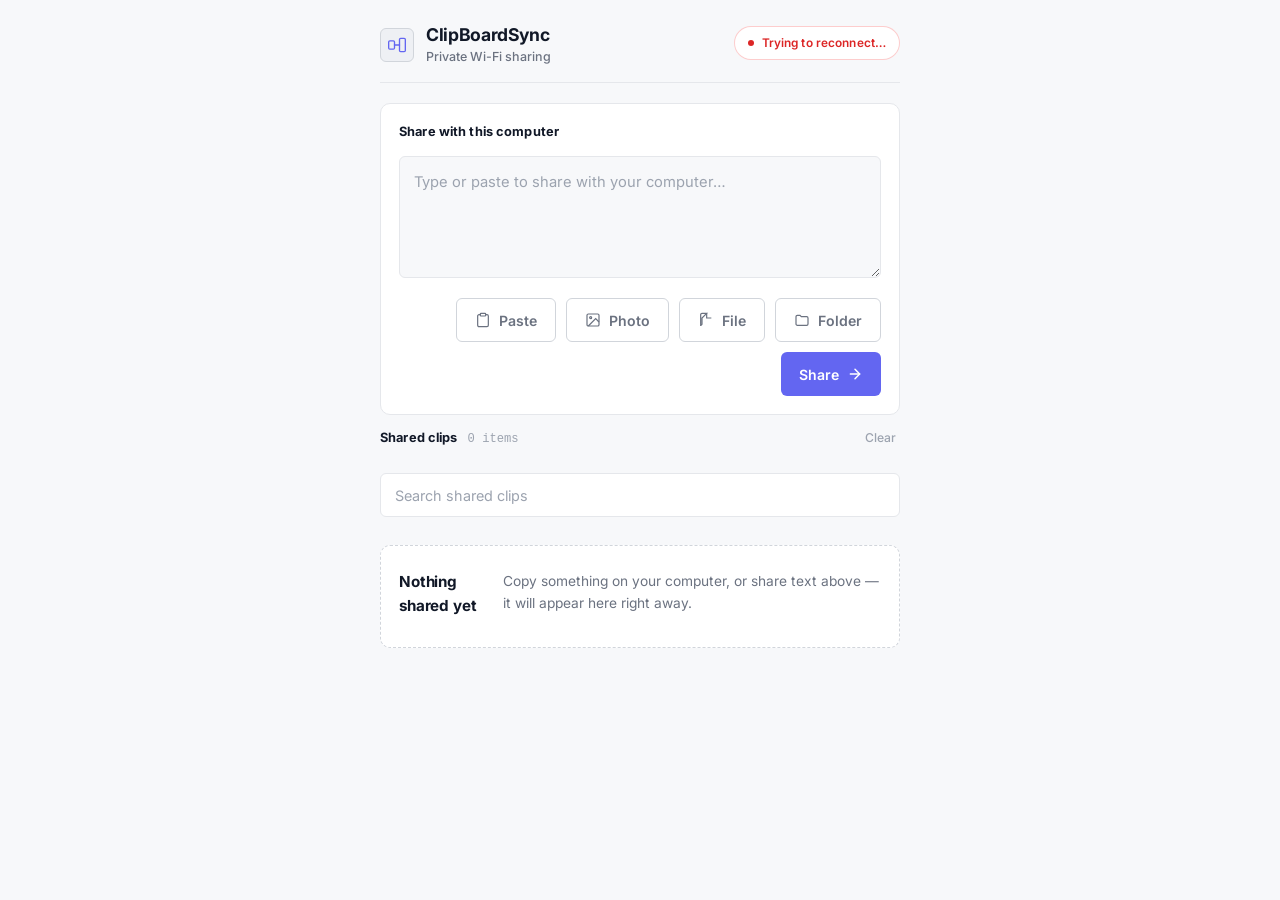
==== commit b71c4024: "feature fixes" ====
--- a/server/static/index.html
+++ b/server/static/index.html
@@ -111,8 +111,14 @@
             </div>
 
             <!-- Hidden file inputs -->
-            <input type="file" id="file-input" style="display: none;">
+            <input type="file" id="file-input" multiple style="display: none;">
             <input type="file" id="image-input" accept="image/*" style="display: none;">
+            <input type="file" id="folder-input" webkitdirectory style="display: none;">
+
+            <div id="upload-progress" class="upload-progress" hidden>
+                <div class="upload-progress-label"><span id="upload-progress-text">Sharing…</span><span id="upload-progress-pct">0%</span></div>
+                <div class="upload-progress-track"><div id="upload-progress-bar" class="upload-progress-bar"></div></div>
+            </div>
 
             <div class="button-toolbar">
                 <button id="paste-and-send-btn" class="secondary-btn"
@@ -136,10 +142,17 @@
 
                 <button id="upload-file-btn" class="secondary-btn" title="Share a file with your computer">
                     <svg viewBox="0 0 24 24" width="16" height="16" stroke="currentColor" stroke-width="1.8" fill="none">
-                        <path d="M13 2H6a2 2 0 0 0-2 2v16a2 2 0 0 0 2 2h12a2 2 0 0 0 2-2V9z"></path>
+                        <path d="M13 2H6a2 2 0 0 0-2 2v16a2 2 0 0 0 2-2V9z"></path>
                         <polyline points="13 2 13 9 20 9"></polyline>
                     </svg>
                     File
+                </button>
+
+                <button id="upload-folder-btn" class="secondary-btn" title="Share a folder as one .zip">
+                    <svg viewBox="0 0 24 24" width="16" height="16" stroke="currentColor" stroke-width="1.8" fill="none">
+                        <path d="M3 7a2 2 0 0 1 2-2h4l2 2h8a2 2 0 0 1 2 2v9a2 2 0 0 1-2 2H5a2 2 0 0 1-2-2z"></path>
+                    </svg>
+                    Folder
                 </button>
 
                 <button id="send-btn" class="primary-btn">
--- a/server/static/styles.css
+++ b/server/static/styles.css
@@ -408,6 +408,45 @@
   border-color: var(--ink-faint);
 }
 
+.secondary-btn:disabled {
+  opacity: 0.45;
+  cursor: not-allowed;
+}
+
+/* Upload progress — big files show % while sharing */
+.upload-progress {
+  margin-top: 12px;
+  background: var(--bg);
+  border: 1px solid var(--border);
+  border-radius: var(--radius-sm);
+  padding: 10px 12px;
+}
+
+.upload-progress-label {
+  display: flex;
+  justify-content: space-between;
+  gap: 10px;
+  font-size: 0.8rem;
+  font-weight: 600;
+  color: var(--ink-soft);
+  margin-bottom: 8px;
+}
+
+.upload-progress-track {
+  height: 8px;
+  border-radius: 4px;
+  background: var(--surface-raised);
+  overflow: hidden;
+}
+
+.upload-progress-bar {
+  height: 100%;
+  width: 0%;
+  border-radius: 4px;
+  background: var(--primary);
+  transition: width 0.15s ease;
+}
+
 /* Search */
 .feed-search {
   width: 100%;
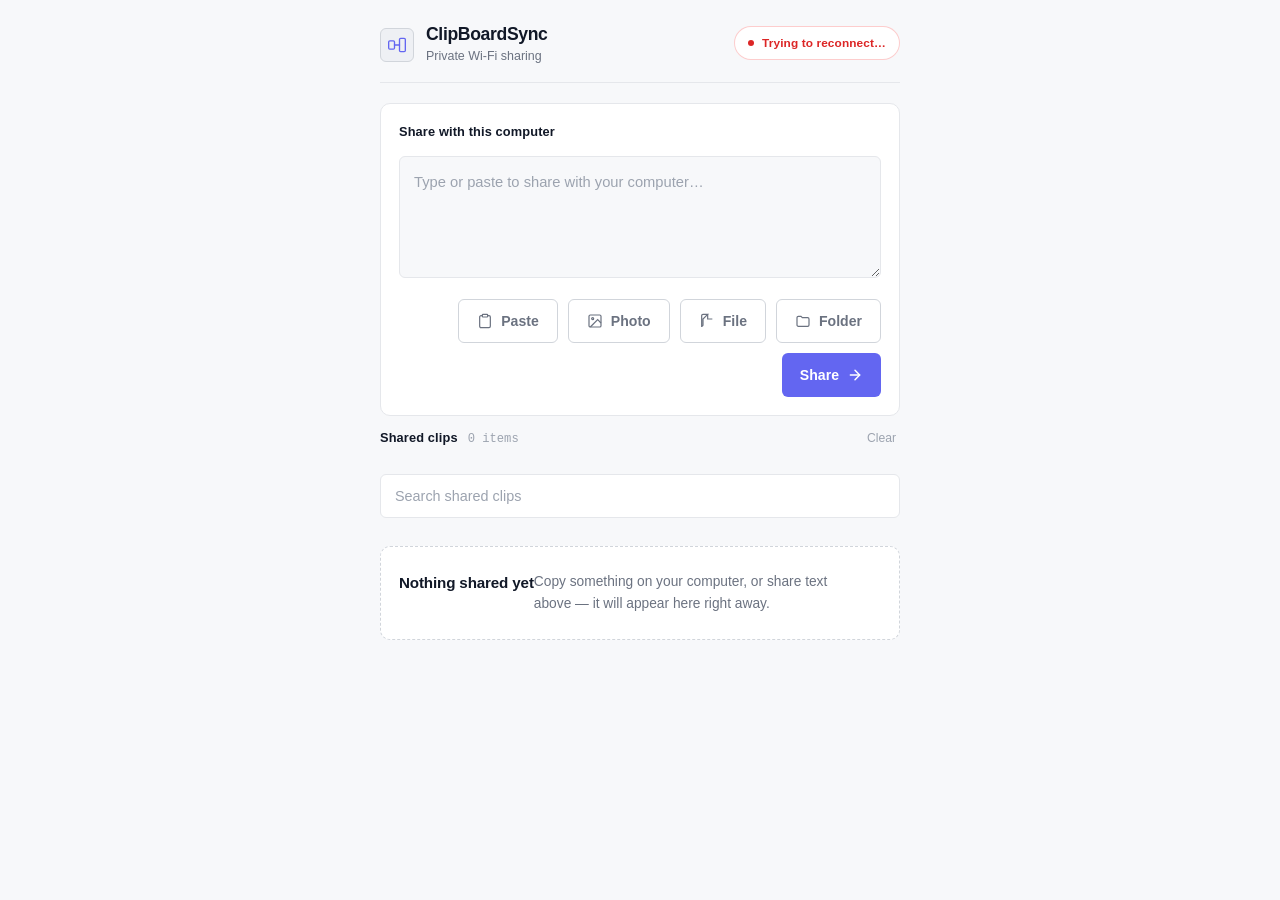
==== commit d8ff0838: "sync made more reliable" ====
--- a/server/static/index.html
+++ b/server/static/index.html
@@ -8,24 +8,8 @@
     <meta name="description"
         content="Share text, photos, and files between your phone and computer over your Wi-Fi. No cloud, no accounts.">
 
-    <link rel="preconnect" href="https://fonts.googleapis.com">
-    <link rel="preconnect" href="https://fonts.gstatic.com" crossorigin>
-    <link href="https://fonts.googleapis.com/css2?family=Inter:wght@400;500;600;700&display=swap" rel="stylesheet">
-
     <link rel="stylesheet" href="styles.css">
-    <script>
-        (function () {
-            try {
-                var t = localStorage.getItem("clipboardsync_theme");
-                if (t !== "dark" && t !== "light") {
-                    t = (window.matchMedia && window.matchMedia("(prefers-color-scheme: light)").matches) ? "light" : "dark";
-                }
-                document.documentElement.setAttribute("data-theme", t);
-            } catch (e) {
-                document.documentElement.setAttribute("data-theme", "dark");
-            }
-        })();
-    </script>
+    <script src="theme.js"></script>
 </head>
 
 <body>
